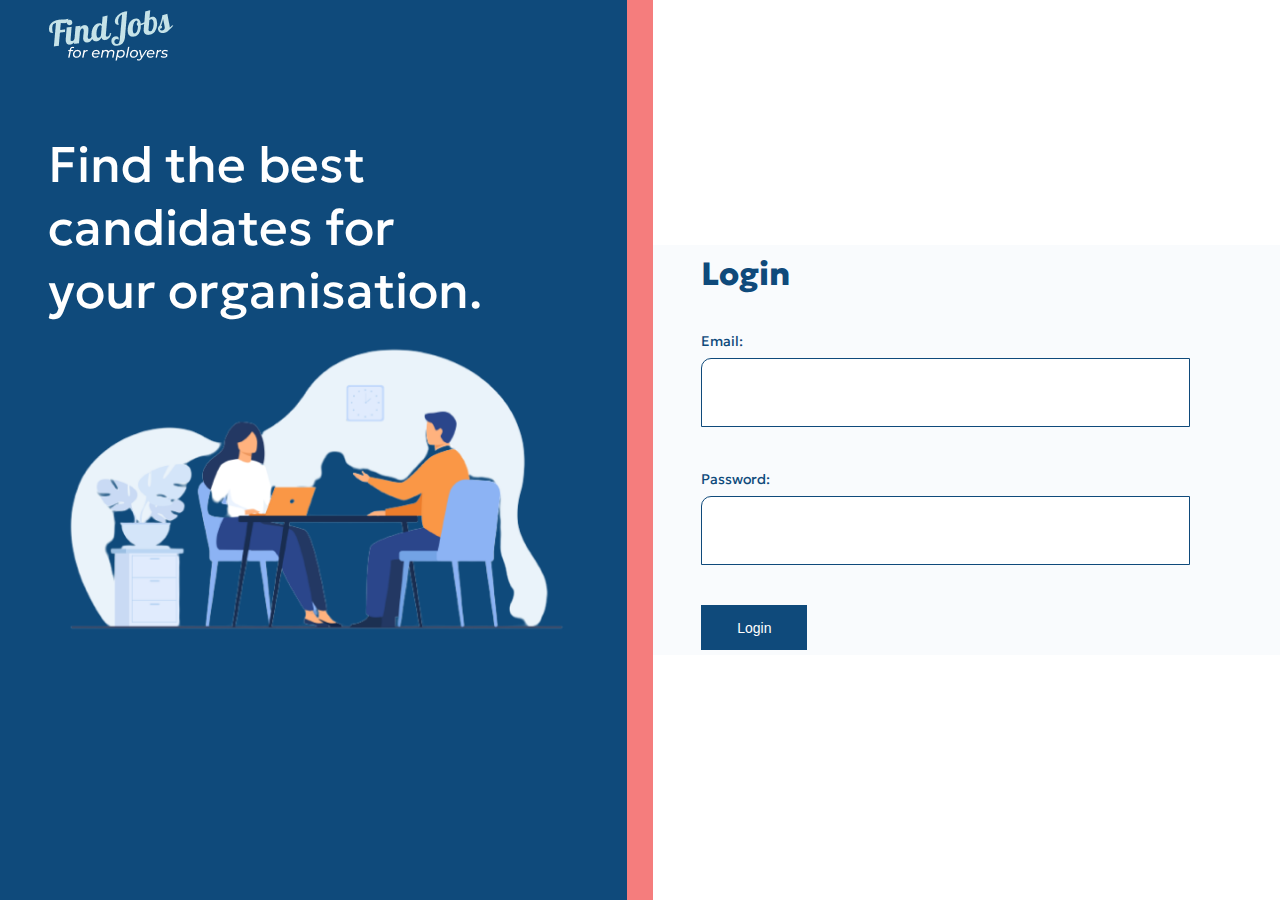
==== flexbox-project-four/index.html @ 66ab566b "Complete Projects" ====
<!DOCTYPE html>
<html lang="en">
<head>
    <meta charset="UTF-8">
    <meta name="viewport" content="width=device-width, initial-scale=1.0">
    <title>Flexbox Project Four</title>
    <link rel="stylesheet" href="https://cdnjs.cloudflare.com/ajax/libs/font-awesome/6.6.0/css/all.min.css">
    <link href="https://fonts.googleapis.com/css2?family=Geologica:wght@100..900&display=swap" rel="stylesheet">
    <link rel="stylesheet" href="styles.css">
</head>
<body>
    <section class="portal-container ">
    <section class="left-portal-container container">
        <section class="logo">
            <img src="images/Logo for Business.png" alt="logo">
        </section>
        <p class="portal-desc">Find the best 
            candidates for your
            organisation.</p>
            <img src="images/7566.png" alt="img" class="portal-img">
    </section>
    <section class="middle-portal-container"></section>
    <section class="right-portal-container container">
        <h2 class="title">Login</h2>
       <form>
        <section class="input-container">
            <label for="Email">Email:</label>
        <input type="email"  required>
        </section>
        <section class="input-container">
            <label for="password">Password:</label>
            <input type="password"  required>
        </section>
        <button class="portal-btn">Login</button>
       </form> 
    </section>
    </section>
</body>
</html>
---- flexbox-project-four/styles.css ----
/* CSS RESET */
*{
    margin: 0;
    padding: 0;
    box-sizing: border-box;
}
/* COLORS */
/*  
#ffffff
#0f4a7b
#f57d7d
#62becb
*/
/* GLOBAL STYLES */
li{
    list-style: none;
}
body{
    background-color:#ffffff ;
    font-family: "Geologica", sans-serif;
}
a{
    text-decoration: none;
    color: inherit;
}
img{
    width: 100%;
    height: auto;
}
.container{
    max-width: 1280;
    margin: 0 auto;
    padding: 0.3rem 3rem;
}
/* PORTAL STYLES START */
.portal-container{
    display: flex;
    align-items: center;
}
.left-portal-container{
    flex: 4;
    background-color: #0f4a7b;
    height: 100vh;
    color: #ffffff ;
}
.portal-desc{
    font-size: 50px;
    width: 454px;
height: 183px;
margin-top: 80px;
left: 82px;
}
.middle-portal-container{
    flex: 0.2;
    background-color: #f57d7d;
    height: 100vh;
    /* transform: rotate(100deg); */
    /* shape-margin: 5px; */
    clip-path: polygon(0 0, 100% 0, 100% 100%, 0 100%);
}
.right-portal-container{
    flex: 4;
    background-color: #f9fbfd;
    color: #0f4a7b;
}
.logo{
    width: 127px;
height: 47.98px;
padding: 0px;
gap: 0px;
/* margin-left: 4/px; */
opacity: 0px;
}
/* login styles */
.title{
    font-size: 32px;
    line-height: 1.5;
    font-weight: 800;
    margin-bottom: 2rem;
}
form{
    display: flex;
    flex-direction: column;    
    gap: .8rem;
    width: 100%;
}
.input-container{
    margin-bottom: .8rem;
    position: relative;
}
.input-container input{
    width: 489px;
    margin-top: 8px;
    margin-bottom: 15px;
    height: 69px;
    top: 116px;
    gap: 0px;
    border: none;
    border-radius: 10px 0px 0px 0px;
    border: 0.5px 0px 0px 0px;
    opacity: 0px;
    border: 1px solid #0F4A7B;
    background-color: #FFFFFF;

}
.input-container label{
    margin-bottom: 8px;
    font-size: 14px;
}
.portal-btn{
  color: white;
  background-color: #0F4A7B;
  padding: .9rem 1.5rem;
  width: 20%;
  border: none;
  cursor: pointer;
  font-size: 14px;
}
/* PORTAL STYLES END */
/* media queries */
@media (max-width: 768px) {
    .portal-container{
        flex-direction: column;
    }
}
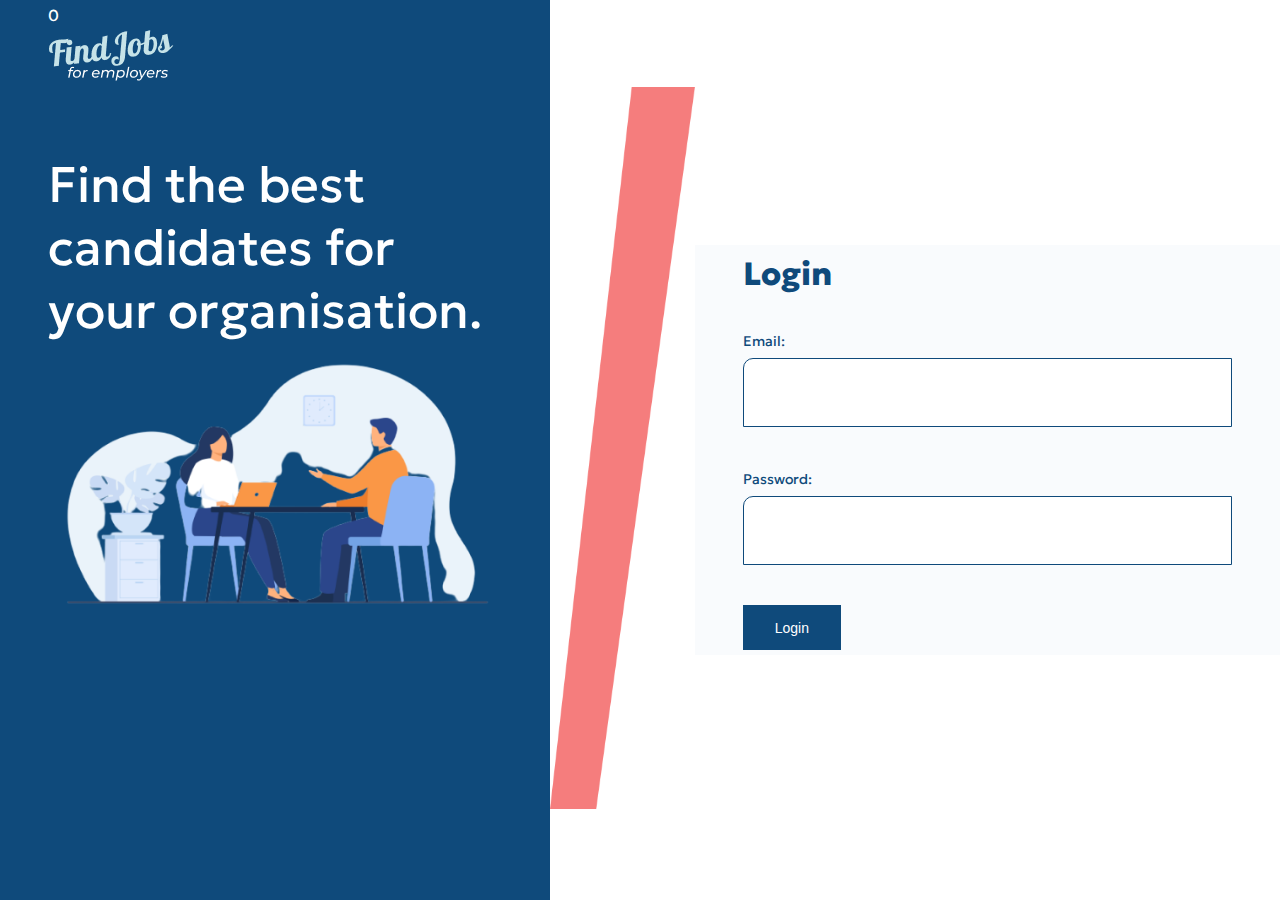
==== commit a2455bf3: "Grid Projects" ====
--- a/flexbox-project-four/index.html
+++ b/flexbox-project-four/index.html
@@ -11,6 +11,8 @@
 <body>
     <section class="portal-container ">
     <section class="left-portal-container container">
+        <section class="rectangle">0
+            <!-- <img src="images/Rectangle 1.png" alt="rectangle"> -->
         <section class="logo">
             <img src="images/Logo for Business.png" alt="logo">
         </section>
@@ -19,8 +21,13 @@
             organisation.</p>
             <img src="images/7566.png" alt="img" class="portal-img">
     </section>
-    <section class="middle-portal-container"></section>
+    
+    </section>
+    <section class="middle-portal-container">
+        <img src="images/Rectangle 12@2x.png" alt="shape">
+    </section>
     <section class="right-portal-container container">
+        <!-- <div class="slanted-background"></div> -->
         <h2 class="title">Login</h2>
        <form>
         <section class="input-container">
--- a/flexbox-project-four/styles.css
+++ b/flexbox-project-four/styles.css
@@ -50,18 +50,15 @@
 margin-top: 80px;
 left: 82px;
 }
-.middle-portal-container{
-    flex: 0.2;
-    background-color: #f57d7d;
-    height: 100vh;
-    /* transform: rotate(100deg); */
-    /* shape-margin: 5px; */
-    clip-path: polygon(0 0, 100% 0, 100% 100%, 0 100%);
-}
+
 .right-portal-container{
-    flex: 4;
+    flex: 2;
     background-color: #f9fbfd;
     color: #0f4a7b;
+    /* position: relative; */
+}
+.middle-portal-container{
+    height: 100%;
 }
 .logo{
     width: 127px;
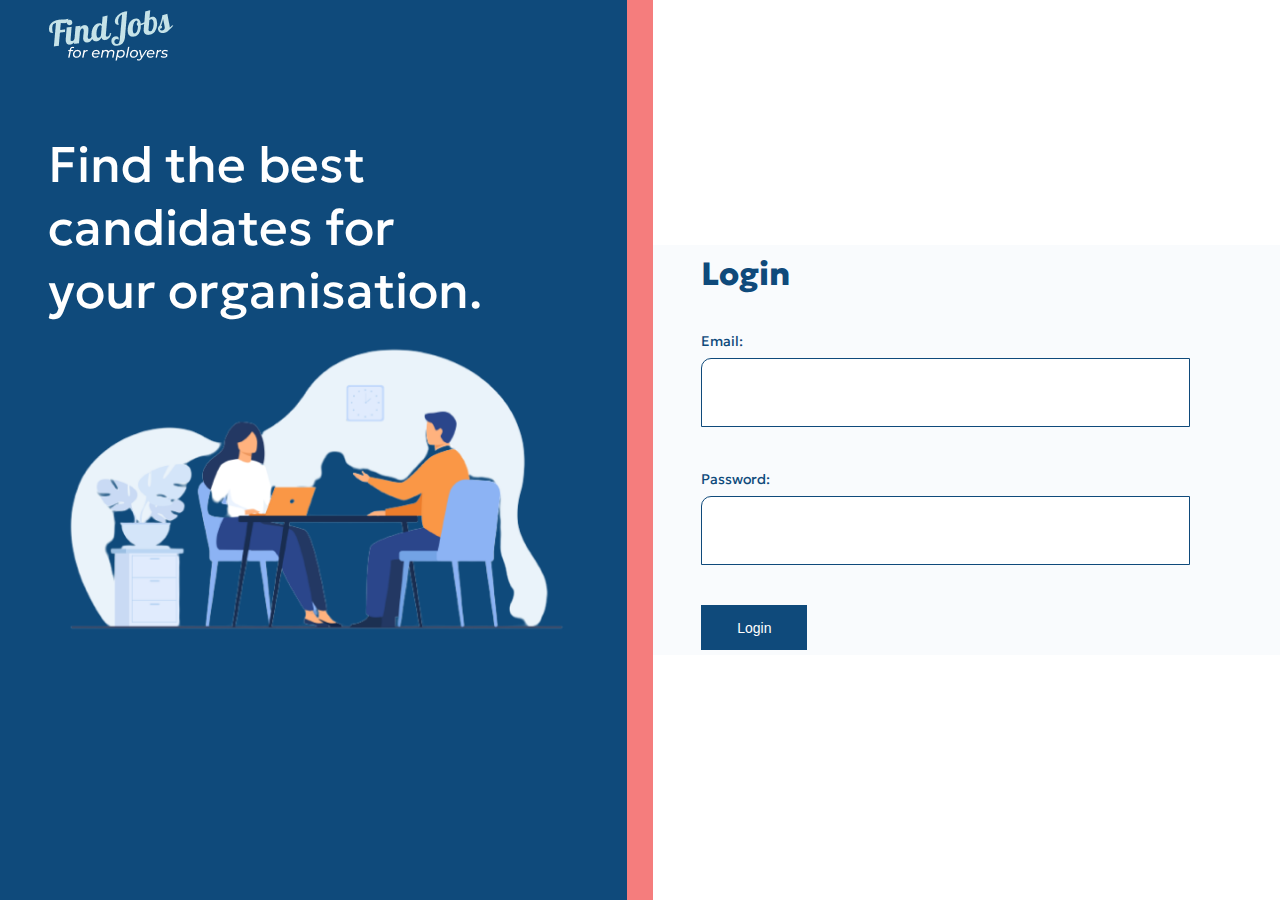
==== commit 89c34e51: "CSS Animations and CSS Transitions" ====
--- a/flexbox-project-four/index.html
+++ b/flexbox-project-four/index.html
@@ -11,7 +11,7 @@
 <body>
     <section class="portal-container ">
     <section class="left-portal-container container">
-        <section class="rectangle">0
+        <section class="rectangle">
             <!-- <img src="images/Rectangle 1.png" alt="rectangle"> -->
         <section class="logo">
             <img src="images/Logo for Business.png" alt="logo">
@@ -24,10 +24,11 @@
     
     </section>
     <section class="middle-portal-container">
-        <img src="images/Rectangle 12@2x.png" alt="shape">
+    
     </section>
-    <section class="right-portal-container container">
+    
         <!-- <div class="slanted-background"></div> -->
+         <section class="right-portal-container container">
         <h2 class="title">Login</h2>
        <form>
         <section class="input-container">
@@ -43,4 +44,4 @@
     </section>
     </section>
 </body>
-</html>+</html>
--- a/flexbox-project-four/styles.css
+++ b/flexbox-project-four/styles.css
@@ -52,13 +52,15 @@
 }
 
 .right-portal-container{
-    flex: 2;
+    flex: 4;
     background-color: #f9fbfd;
     color: #0f4a7b;
     /* position: relative; */
 }
 .middle-portal-container{
-    height: 100%;
+    flex: 0.2;
+    background-color: #f57d7d;
+    height: 100vh;
 }
 .logo{
     width: 127px;
@@ -74,6 +76,15 @@
     line-height: 1.5;
     font-weight: 800;
     margin-bottom: 2rem;
+}
+
+.logo-img-1{
+    width: 60px;
+    margin-bottom: 30rem;
+}
+.logo-img-2{
+    width: 70px;
+    margin-bottom: 10rem;
 }
 form{
     display: flex;
@@ -119,4 +130,12 @@
     .portal-container{
         flex-direction: column;
     }
+    .cards{
+        grid-template-columns: repeat(2, 1fr);
+    }
+}
+@media (max-width: 600px) {
+   .cards{
+    grid-template-columns: repeat(1, 1fr);
+   } 
 }